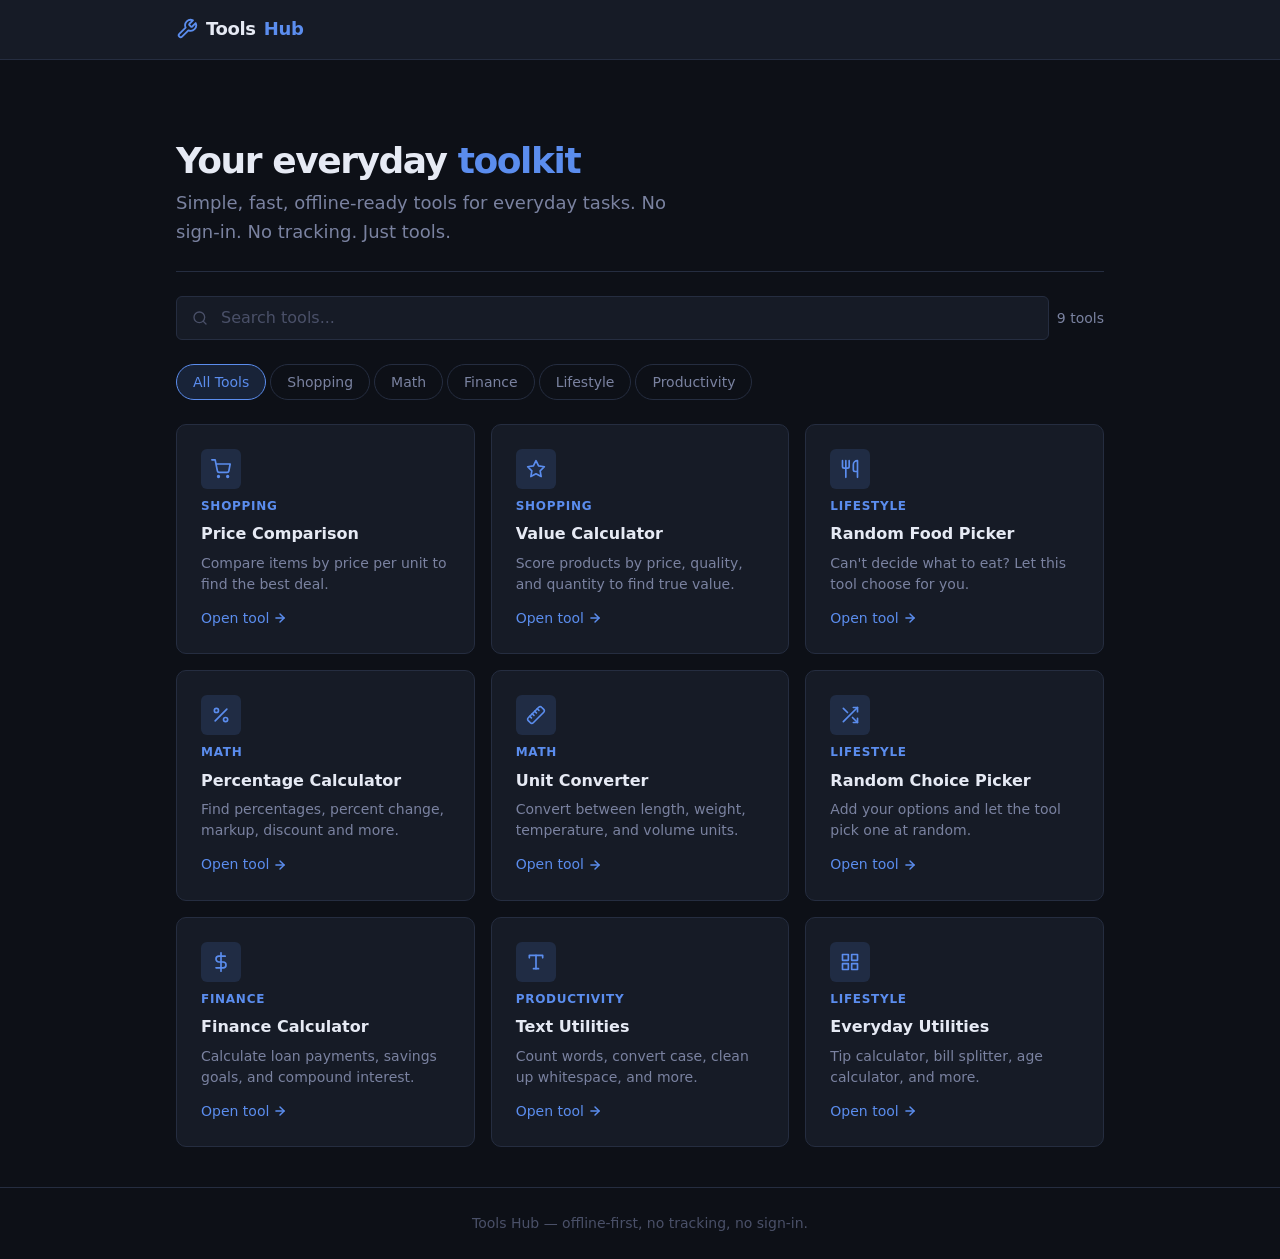
==== index.html @ 01b47c84 "Initial release: Tools Hub PWA v1.0 - 9 offline-ready tools (price comparison, value calculator,   r" ====
<!DOCTYPE html>
<html lang="en">
<head>
  <meta charset="UTF-8">
  <meta name="viewport" content="width=device-width, initial-scale=1.0">
  <title>Tools Hub — A Collection of Useful Tools</title>
  <meta name="description" content="A lightweight offline-first collection of useful everyday tools: price comparison, calculators, unit converter, random pickers, finance tools, and more.">
  <meta name="theme-color" content="#0d1017">
  <meta name="mobile-web-app-capable" content="yes">
  <meta name="apple-mobile-web-app-capable" content="yes">
  <meta name="apple-mobile-web-app-status-bar-style" content="black-translucent">
  <meta name="apple-mobile-web-app-title" content="Tools Hub">
  <link rel="manifest" href="./manifest.json">
  <link rel="icon" type="image/jpeg" href="./assets/icons/icon-192.jpg">
  <link rel="apple-touch-icon" href="./assets/icons/icon-192.jpg">
  <link rel="stylesheet" href="./assets/css/style.css">
</head>
<body>
  <a href="#main-content" class="skip-link">Skip to content</a>

  <!-- Header -->
  <header class="site-header" role="banner">
    <div class="container">
      <a href="./index.html" class="site-logo" aria-label="Tools Hub home">
        <svg xmlns="http://www.w3.org/2000/svg" width="22" height="22" viewBox="0 0 24 24" fill="none" stroke="currentColor" stroke-width="2" stroke-linecap="round" stroke-linejoin="round" aria-hidden="true"><path d="M14.7 6.3a1 1 0 0 0 0 1.4l1.6 1.6a1 1 0 0 0 1.4 0l3.77-3.77a6 6 0 0 1-7.94 7.94l-6.91 6.91a2.12 2.12 0 0 1-3-3l6.91-6.91a6 6 0 0 1 7.94-7.94l-3.76 3.76z"/></svg>
        Tools <span>Hub</span>
      </a>
    </div>
  </header>

  <!-- Main -->
  <main id="main-content" class="page-main">
    <div class="container">

      <!-- Install banner -->
      <div id="install-banner" class="install-banner hidden" role="region" aria-label="Install app">
        <p><strong>Install Tools Hub</strong> — Add to your home screen for quick offline access.</p>
        <div class="flex gap-sm">
          <button id="install-btn" class="btn btn-primary btn-sm">Install</button>
          <button id="install-dismiss" class="btn btn-secondary btn-sm" aria-label="Dismiss install banner">Dismiss</button>
        </div>
      </div>

      <!-- Hero -->
      <section class="home-hero" aria-labelledby="hero-title">
        <h1 class="home-hero-title" id="hero-title">Your everyday <span>toolkit</span></h1>
        <p class="home-hero-sub">Simple, fast, offline-ready tools for everyday tasks. No sign-in. No tracking. Just tools.</p>
      </section>

      <!-- Search -->
      <div class="search-bar" role="search">
        <div class="search-input-wrap">
          <svg xmlns="http://www.w3.org/2000/svg" width="16" height="16" viewBox="0 0 24 24" fill="none" stroke="currentColor" stroke-width="2" stroke-linecap="round" stroke-linejoin="round" aria-hidden="true"><circle cx="11" cy="11" r="8"/><line x1="21" y1="21" x2="16.65" y2="16.65"/></svg>
          <input
            id="search-input"
            type="search"
            class="search-input"
            placeholder="Search tools..."
            aria-label="Search tools"
            autocomplete="off"
          >
        </div>
        <span id="tools-count" class="text-muted text-sm" aria-live="polite" aria-atomic="true"></span>
      </div>

      <!-- Category filter tabs -->
      <nav id="category-tabs" class="filter-tabs" aria-label="Filter by category"></nav>

      <!-- Recently used (shown only if history exists) -->
      <section id="recent-section" class="hidden mb-lg" aria-labelledby="recent-title">
        <h2 class="section-title" id="recent-title">Recently Used</h2>
        <div id="recent-grid" class="tools-grid"></div>
      </section>

      <!-- All tools grid -->
      <section aria-labelledby="all-tools-title">
        <h2 class="sr-only" id="all-tools-title">All Tools</h2>
        <div id="tools-grid" class="tools-grid" role="list">
          <!-- Populated by app.js -->
          <div class="empty-state" style="grid-column:1/-1" aria-live="polite">
            <p class="text-muted">Loading tools...</p>
          </div>
        </div>
      </section>

    </div>
  </main>

  <!-- Footer -->
  <footer class="site-footer" role="contentinfo">
    <div class="container">
      <p>Tools Hub &mdash; offline-first, no tracking, no sign-in.</p>
    </div>
  </footer>

  <script src="./assets/js/common.js"></script>
  <script src="./assets/js/app.js"></script>
</body>
</html>
---- assets/css/style.css ----
/* ============================================================
   Tools Hub — Global Design System
   Single source of truth for all pages and tools.
   ============================================================ */

/* ---------- 1. TOKENS ---------- */
:root {
  /* Colors */
  --bg:           #0d1017;
  --surface:      #161b26;
  --surface-alt:  #1e2535;
  --surface-hover:#252d40;
  --text:         #e6eaf4;
  --text-muted:   #7a82a0;
  --text-faint:   #4a5068;
  --primary:      #5b8dee;
  --primary-hover:#4a7de0;
  --primary-dim:  rgba(91,141,238,.15);
  --success:      #3ecf6e;
  --warning:      #f0a443;
  --danger:       #e05b5b;
  --border:       #252d40;
  --border-focus: #5b8dee;

  /* Radius */
  --radius-sm:    6px;
  --radius:       10px;
  --radius-lg:    16px;

  /* Shadow */
  --shadow-sm:    0 1px 4px rgba(0,0,0,.35);
  --shadow:       0 2px 12px rgba(0,0,0,.4);
  --shadow-lg:    0 4px 24px rgba(0,0,0,.5);

  /* Spacing */
  --space-xs:  4px;
  --space-sm:  8px;
  --space-md:  16px;
  --space-lg:  24px;
  --space-xl:  40px;

  /* Typography */
  --font:        'Segoe UI', system-ui, -apple-system, sans-serif;
  --font-mono:   'Cascadia Code', 'Consolas', monospace;
  --text-xs:     0.75rem;
  --text-sm:     0.875rem;
  --text-base:   1rem;
  --text-lg:     1.125rem;
  --text-xl:     1.375rem;
  --text-2xl:    1.75rem;
  --text-3xl:    2.25rem;

  /* Layout */
  --max-width:   960px;
  --header-h:    60px;
}

/* ---------- 2. RESET ---------- */
*, *::before, *::after { box-sizing: border-box; margin: 0; padding: 0; }

html {
  scroll-behavior: smooth;
  -webkit-text-size-adjust: 100%;
}

body {
  font-family: var(--font);
  font-size: var(--text-base);
  line-height: 1.6;
  color: var(--text);
  background: var(--bg);
  min-height: 100vh;
  -webkit-font-smoothing: antialiased;
}

img { max-width: 100%; display: block; }
a { color: var(--primary); text-decoration: none; }
a:hover { color: var(--primary-hover); }
button { font-family: var(--font); cursor: pointer; }
input, select, textarea { font-family: var(--font); }
ul { list-style: none; }

/* ---------- 3. LAYOUT ---------- */
.container {
  width: 100%;
  max-width: var(--max-width);
  margin-inline: auto;
  padding-inline: var(--space-md);
}

/* ---------- 4. HEADER ---------- */
.site-header {
  height: var(--header-h);
  background: var(--surface);
  border-bottom: 1px solid var(--border);
  position: sticky;
  top: 0;
  z-index: 100;
  display: flex;
  align-items: center;
}

.site-header .container {
  display: flex;
  align-items: center;
  justify-content: space-between;
  gap: var(--space-md);
}

.site-logo {
  display: flex;
  align-items: center;
  gap: var(--space-sm);
  text-decoration: none;
  color: var(--text);
  font-size: var(--text-lg);
  font-weight: 700;
  letter-spacing: -0.02em;
  flex-shrink: 0;
}

.site-logo svg { color: var(--primary); }

.site-logo span { color: var(--primary); }

.header-back {
  display: flex;
  align-items: center;
  gap: var(--space-xs);
  color: var(--text-muted);
  font-size: var(--text-sm);
  text-decoration: none;
  transition: color .2s;
  flex-shrink: 0;
}

.header-back:hover { color: var(--text); }
.header-back svg { width: 16px; height: 16px; }

/* ---------- 5. MAIN / PAGE ---------- */
.page-main {
  padding-block: var(--space-xl);
}

.page-header {
  margin-bottom: var(--space-lg);
}

.page-title {
  font-size: var(--text-2xl);
  font-weight: 700;
  letter-spacing: -0.03em;
  color: var(--text);
  line-height: 1.2;
}

.page-description {
  margin-top: var(--space-sm);
  color: var(--text-muted);
  font-size: var(--text-base);
  max-width: 560px;
}

/* ---------- 6. CARDS ---------- */
.card {
  background: var(--surface);
  border: 1px solid var(--border);
  border-radius: var(--radius);
  padding: var(--space-lg);
  box-shadow: var(--shadow-sm);
}

.card-sm {
  padding: var(--space-md);
}

/* Tool cards on home page */
.tool-card {
  background: var(--surface);
  border: 1px solid var(--border);
  border-radius: var(--radius);
  padding: var(--space-lg);
  display: flex;
  flex-direction: column;
  gap: var(--space-sm);
  transition: border-color .2s, background .2s, transform .15s;
  cursor: pointer;
  text-decoration: none;
  color: inherit;
}

.tool-card:hover {
  border-color: var(--primary);
  background: var(--surface-hover);
  transform: translateY(-2px);
  color: inherit;
}

.tool-card:focus-visible {
  outline: 2px solid var(--primary);
  outline-offset: 2px;
}

.tool-card-icon {
  width: 40px;
  height: 40px;
  background: var(--primary-dim);
  border-radius: var(--radius-sm);
  display: flex;
  align-items: center;
  justify-content: center;
  color: var(--primary);
  flex-shrink: 0;
}

.tool-card-icon svg { width: 20px; height: 20px; }

.tool-card-category {
  font-size: var(--text-xs);
  font-weight: 600;
  text-transform: uppercase;
  letter-spacing: .06em;
  color: var(--primary);
}

.tool-card-name {
  font-size: var(--text-base);
  font-weight: 600;
  color: var(--text);
  line-height: 1.3;
}

.tool-card-desc {
  font-size: var(--text-sm);
  color: var(--text-muted);
  line-height: 1.5;
  flex: 1;
}

.tool-card-cta {
  font-size: var(--text-sm);
  color: var(--primary);
  font-weight: 500;
  display: flex;
  align-items: center;
  gap: var(--space-xs);
  margin-top: var(--space-xs);
}

/* ---------- 7. GRID ---------- */
.tools-grid {
  display: grid;
  grid-template-columns: 1fr;
  gap: var(--space-md);
}

@media (min-width: 500px) {
  .tools-grid { grid-template-columns: repeat(2, 1fr); }
}

@media (min-width: 768px) {
  .tools-grid { grid-template-columns: repeat(3, 1fr); }
}

/* ---------- 8. FORM ELEMENTS ---------- */
.form-group {
  display: flex;
  flex-direction: column;
  gap: var(--space-xs);
}

.form-label {
  font-size: var(--text-sm);
  font-weight: 500;
  color: var(--text-muted);
}

.form-input,
.form-select,
.form-textarea {
  background: var(--surface-alt);
  border: 1px solid var(--border);
  border-radius: var(--radius-sm);
  color: var(--text);
  font-size: var(--text-base);
  padding: var(--space-sm) var(--space-md);
  width: 100%;
  transition: border-color .2s;
  min-height: 44px;
}

.form-input:focus,
.form-select:focus,
.form-textarea:focus {
  outline: none;
  border-color: var(--border-focus);
}

.form-input::placeholder,
.form-textarea::placeholder { color: var(--text-faint); }

.form-select {
  appearance: none;
  -webkit-appearance: none;
  background-image: url("data:image/svg+xml,%3Csvg xmlns='http://www.w3.org/2000/svg' width='16' height='16' viewBox='0 0 24 24' fill='none' stroke='%237a82a0' stroke-width='2'%3E%3Cpolyline points='6 9 12 15 18 9'/%3E%3C/svg%3E");
  background-repeat: no-repeat;
  background-position: right var(--space-sm) center;
  padding-right: var(--space-xl);
}

.form-textarea {
  resize: vertical;
  min-height: 120px;
  line-height: 1.5;
  font-size: var(--text-sm);
}

.form-row {
  display: flex;
  gap: var(--space-sm);
  align-items: flex-end;
  flex-wrap: wrap;
}

.form-row .form-group { flex: 1; min-width: 120px; }

/* ---------- 9. BUTTONS ---------- */
.btn {
  display: inline-flex;
  align-items: center;
  justify-content: center;
  gap: var(--space-xs);
  padding: var(--space-sm) var(--space-md);
  border-radius: var(--radius-sm);
  font-size: var(--text-sm);
  font-weight: 600;
  border: none;
  transition: background .2s, color .2s, transform .1s;
  cursor: pointer;
  min-height: 44px;
  white-space: nowrap;
  user-select: none;
}

.btn:active { transform: scale(.97); }

.btn:focus-visible {
  outline: 2px solid var(--primary);
  outline-offset: 2px;
}

.btn-primary {
  background: var(--primary);
  color: #fff;
}

.btn-primary:hover { background: var(--primary-hover); color: #fff; }

.btn-secondary {
  background: var(--surface-alt);
  color: var(--text);
  border: 1px solid var(--border);
}

.btn-secondary:hover { background: var(--surface-hover); color: var(--text); }

.btn-danger {
  background: transparent;
  color: var(--danger);
  border: 1px solid var(--danger);
}

.btn-danger:hover { background: var(--danger); color: #fff; }

.btn-sm {
  padding: 6px var(--space-sm);
  font-size: var(--text-xs);
  min-height: 32px;
}

.btn-lg {
  padding: var(--space-md) var(--space-lg);
  font-size: var(--text-base);
  border-radius: var(--radius);
}

.btn-block { width: 100%; }

.btn svg { width: 16px; height: 16px; flex-shrink: 0; }

/* ---------- 10. BADGES ---------- */
.badge {
  display: inline-flex;
  align-items: center;
  padding: 2px var(--space-sm);
  border-radius: 20px;
  font-size: var(--text-xs);
  font-weight: 600;
  text-transform: uppercase;
  letter-spacing: .05em;
}

.badge-primary { background: var(--primary-dim); color: var(--primary); }
.badge-success { background: rgba(62,207,110,.12); color: var(--success); }
.badge-warning { background: rgba(240,164,67,.12); color: var(--warning); }
.badge-danger  { background: rgba(224,91,91,.12);  color: var(--danger); }

/* ---------- 11. RESULT / OUTPUT BOXES ---------- */
.result-box {
  background: var(--surface-alt);
  border: 1px solid var(--border);
  border-radius: var(--radius);
  padding: var(--space-lg);
  text-align: center;
}

.result-label {
  font-size: var(--text-sm);
  color: var(--text-muted);
  margin-bottom: var(--space-xs);
}

.result-value {
  font-size: var(--text-2xl);
  font-weight: 700;
  color: var(--primary);
  letter-spacing: -0.03em;
}

.result-sub {
  font-size: var(--text-sm);
  color: var(--text-muted);
  margin-top: var(--space-xs);
}

/* ---------- 12. SECTION DIVIDER ---------- */
.section-title {
  font-size: var(--text-sm);
  font-weight: 600;
  text-transform: uppercase;
  letter-spacing: .08em;
  color: var(--text-muted);
  margin-bottom: var(--space-md);
  padding-bottom: var(--space-sm);
  border-bottom: 1px solid var(--border);
}

.divider {
  border: none;
  border-top: 1px solid var(--border);
  margin-block: var(--space-lg);
}

/* ---------- 13. ALERT / NOTICE ---------- */
.alert {
  padding: var(--space-md);
  border-radius: var(--radius-sm);
  font-size: var(--text-sm);
  line-height: 1.5;
  border: 1px solid;
}

.alert-info    { background: var(--primary-dim);            border-color: var(--primary);  color: var(--text); }
.alert-success { background: rgba(62,207,110,.1);            border-color: var(--success);  color: var(--text); }
.alert-warning { background: rgba(240,164,67,.1);            border-color: var(--warning);  color: var(--text); }
.alert-danger  { background: rgba(224,91,91,.1);             border-color: var(--danger);   color: var(--text); }

/* ---------- 14. TAG / CHIP ---------- */
.tag {
  display: inline-flex;
  align-items: center;
  gap: 4px;
  padding: 4px var(--space-sm);
  border-radius: 20px;
  font-size: var(--text-sm);
  background: var(--surface-alt);
  border: 1px solid var(--border);
  color: var(--text);
  cursor: default;
}

.tag-remove {
  background: none;
  border: none;
  color: var(--text-muted);
  cursor: pointer;
  padding: 0;
  display: flex;
  align-items: center;
  transition: color .15s;
}

.tag-remove:hover { color: var(--danger); }
.tag-remove svg { width: 14px; height: 14px; }

/* ---------- 15. TABLE ---------- */
.table-wrap { overflow-x: auto; }

.data-table {
  width: 100%;
  border-collapse: collapse;
  font-size: var(--text-sm);
}

.data-table th {
  text-align: left;
  padding: var(--space-sm) var(--space-md);
  border-bottom: 1px solid var(--border);
  color: var(--text-muted);
  font-weight: 600;
  font-size: var(--text-xs);
  text-transform: uppercase;
  letter-spacing: .06em;
  white-space: nowrap;
}

.data-table td {
  padding: var(--space-sm) var(--space-md);
  border-bottom: 1px solid var(--border);
  color: var(--text);
  vertical-align: middle;
}

.data-table tr:last-child td { border-bottom: none; }

.data-table tr:hover td { background: var(--surface-hover); }

.data-table .best td { color: var(--success); }

/* ---------- 16. HERO (home page) ---------- */
.home-hero {
  padding-block: var(--space-xl) var(--space-lg);
  border-bottom: 1px solid var(--border);
  margin-bottom: var(--space-lg);
}

.home-hero-title {
  font-size: var(--text-3xl);
  font-weight: 800;
  letter-spacing: -0.04em;
  line-height: 1.15;
  color: var(--text);
}

.home-hero-title span { color: var(--primary); }

.home-hero-sub {
  margin-top: var(--space-sm);
  color: var(--text-muted);
  font-size: var(--text-lg);
  max-width: 520px;
}

/* ---------- 17. SEARCH ---------- */
.search-bar {
  display: flex;
  gap: var(--space-sm);
  align-items: center;
  margin-bottom: var(--space-lg);
  flex-wrap: wrap;
}

.search-input-wrap {
  flex: 1;
  min-width: 200px;
  position: relative;
}

.search-input-wrap svg {
  position: absolute;
  left: var(--space-md);
  top: 50%;
  transform: translateY(-50%);
  color: var(--text-faint);
  width: 16px;
  height: 16px;
  pointer-events: none;
}

.search-input {
  background: var(--surface);
  border: 1px solid var(--border);
  border-radius: var(--radius-sm);
  color: var(--text);
  font-size: var(--text-base);
  padding: var(--space-sm) var(--space-md) var(--space-sm) 44px;
  width: 100%;
  min-height: 44px;
  transition: border-color .2s;
}

.search-input:focus {
  outline: none;
  border-color: var(--border-focus);
}

.search-input::placeholder { color: var(--text-faint); }

/* ---------- 18. FILTER TABS ---------- */
.filter-tabs {
  display: flex;
  gap: var(--space-xs);
  flex-wrap: wrap;
  margin-bottom: var(--space-lg);
}

.filter-tab {
  padding: 6px var(--space-md);
  border-radius: 20px;
  font-size: var(--text-sm);
  font-weight: 500;
  border: 1px solid var(--border);
  background: transparent;
  color: var(--text-muted);
  cursor: pointer;
  transition: background .15s, color .15s, border-color .15s;
  min-height: 36px;
}

.filter-tab:hover { color: var(--text); border-color: var(--text-muted); }

.filter-tab.active {
  background: var(--primary-dim);
  border-color: var(--primary);
  color: var(--primary);
}

/* ---------- 19. EMPTY STATE ---------- */
.empty-state {
  text-align: center;
  padding: var(--space-xl) var(--space-md);
  color: var(--text-muted);
}

.empty-state svg {
  width: 48px;
  height: 48px;
  margin-inline: auto;
  margin-bottom: var(--space-md);
  color: var(--text-faint);
}

.empty-state p { font-size: var(--text-sm); }

/* ---------- 20. FOOTER ---------- */
.site-footer {
  margin-top: auto;
  border-top: 1px solid var(--border);
  padding-block: var(--space-lg);
  text-align: center;
  color: var(--text-faint);
  font-size: var(--text-sm);
}

/* ---------- 21. TOOL PAGE LAYOUT ---------- */
.tool-layout {
  display: grid;
  grid-template-columns: 1fr;
  gap: var(--space-md);
}

@media (min-width: 640px) {
  .tool-layout-2col {
    grid-template-columns: 1fr 1fr;
  }
}

.tool-section {
  display: flex;
  flex-direction: column;
  gap: var(--space-md);
}

/* ---------- 22. TABS (within tool pages) ---------- */
.tabs {
  display: flex;
  border-bottom: 1px solid var(--border);
  gap: 2px;
  margin-bottom: var(--space-lg);
  overflow-x: auto;
}

.tab-btn {
  padding: var(--space-sm) var(--space-md);
  background: none;
  border: none;
  color: var(--text-muted);
  font-size: var(--text-sm);
  font-weight: 500;
  cursor: pointer;
  border-bottom: 2px solid transparent;
  white-space: nowrap;
  transition: color .15s, border-color .15s;
  min-height: 40px;
}

.tab-btn:hover { color: var(--text); }

.tab-btn.active {
  color: var(--primary);
  border-bottom-color: var(--primary);
}

.tab-panel { display: none; }
.tab-panel.active { display: block; }

/* ---------- 23. SPIN ANIMATION (random tool) ---------- */
@keyframes spin-in {
  0%   { transform: scale(.8) rotate(-8deg); opacity: 0; }
  100% { transform: scale(1)  rotate(0deg);  opacity: 1; }
}

.spin-in { animation: spin-in .3s cubic-bezier(.34,1.56,.64,1); }

/* ---------- 24. INSTALL BANNER ---------- */
.install-banner {
  background: var(--surface-alt);
  border: 1px solid var(--border);
  border-radius: var(--radius);
  padding: var(--space-md);
  display: flex;
  align-items: center;
  justify-content: space-between;
  gap: var(--space-md);
  margin-bottom: var(--space-lg);
  flex-wrap: wrap;
}

.install-banner p { font-size: var(--text-sm); color: var(--text-muted); }
.install-banner p strong { color: var(--text); }

/* ---------- 25. FOCUS / ACCESSIBILITY ---------- */
:focus-visible {
  outline: 2px solid var(--primary);
  outline-offset: 2px;
}

/* skip link */
.skip-link {
  position: absolute;
  top: -100%;
  left: var(--space-md);
  background: var(--primary);
  color: #fff;
  padding: var(--space-sm) var(--space-md);
  border-radius: var(--radius-sm);
  font-size: var(--text-sm);
  font-weight: 600;
  z-index: 9999;
  text-decoration: none;
  transition: top .1s;
}

.skip-link:focus { top: var(--space-md); }

/* ---------- 26. UTILITY CLASSES ---------- */
.text-center  { text-align: center; }
.text-right   { text-align: right; }
.text-muted   { color: var(--text-muted); }
.text-success { color: var(--success); }
.text-warning { color: var(--warning); }
.text-danger  { color: var(--danger); }
.text-primary { color: var(--primary); }
.text-sm      { font-size: var(--text-sm); }
.text-xs      { font-size: var(--text-xs); }
.text-lg      { font-size: var(--text-lg); }
.font-bold    { font-weight: 700; }
.font-mono    { font-family: var(--font-mono); }

.mt-xs { margin-top: var(--space-xs); }
.mt-sm { margin-top: var(--space-sm); }
.mt-md { margin-top: var(--space-md); }
.mt-lg { margin-top: var(--space-lg); }

.mb-xs { margin-bottom: var(--space-xs); }
.mb-sm { margin-bottom: var(--space-sm); }
.mb-md { margin-bottom: var(--space-md); }
.mb-lg { margin-bottom: var(--space-lg); }

.flex         { display: flex; }
.flex-center  { display: flex; align-items: center; justify-content: center; }
.flex-between { display: flex; align-items: center; justify-content: space-between; }
.flex-wrap    { flex-wrap: wrap; }
.gap-xs       { gap: var(--space-xs); }
.gap-sm       { gap: var(--space-sm); }
.gap-md       { gap: var(--space-md); }

.hidden { display: none !important; }

.sr-only {
  position: absolute;
  width: 1px;
  height: 1px;
  padding: 0;
  margin: -1px;
  overflow: hidden;
  clip: rect(0,0,0,0);
  white-space: nowrap;
  border-width: 0;
}

/* Scrollbar styling */
::-webkit-scrollbar { width: 6px; height: 6px; }
::-webkit-scrollbar-track { background: var(--bg); }
::-webkit-scrollbar-thumb { background: var(--border); border-radius: 3px; }
::-webkit-scrollbar-thumb:hover { background: var(--text-faint); }

/* Selection */
::selection { background: var(--primary); color: #fff; }
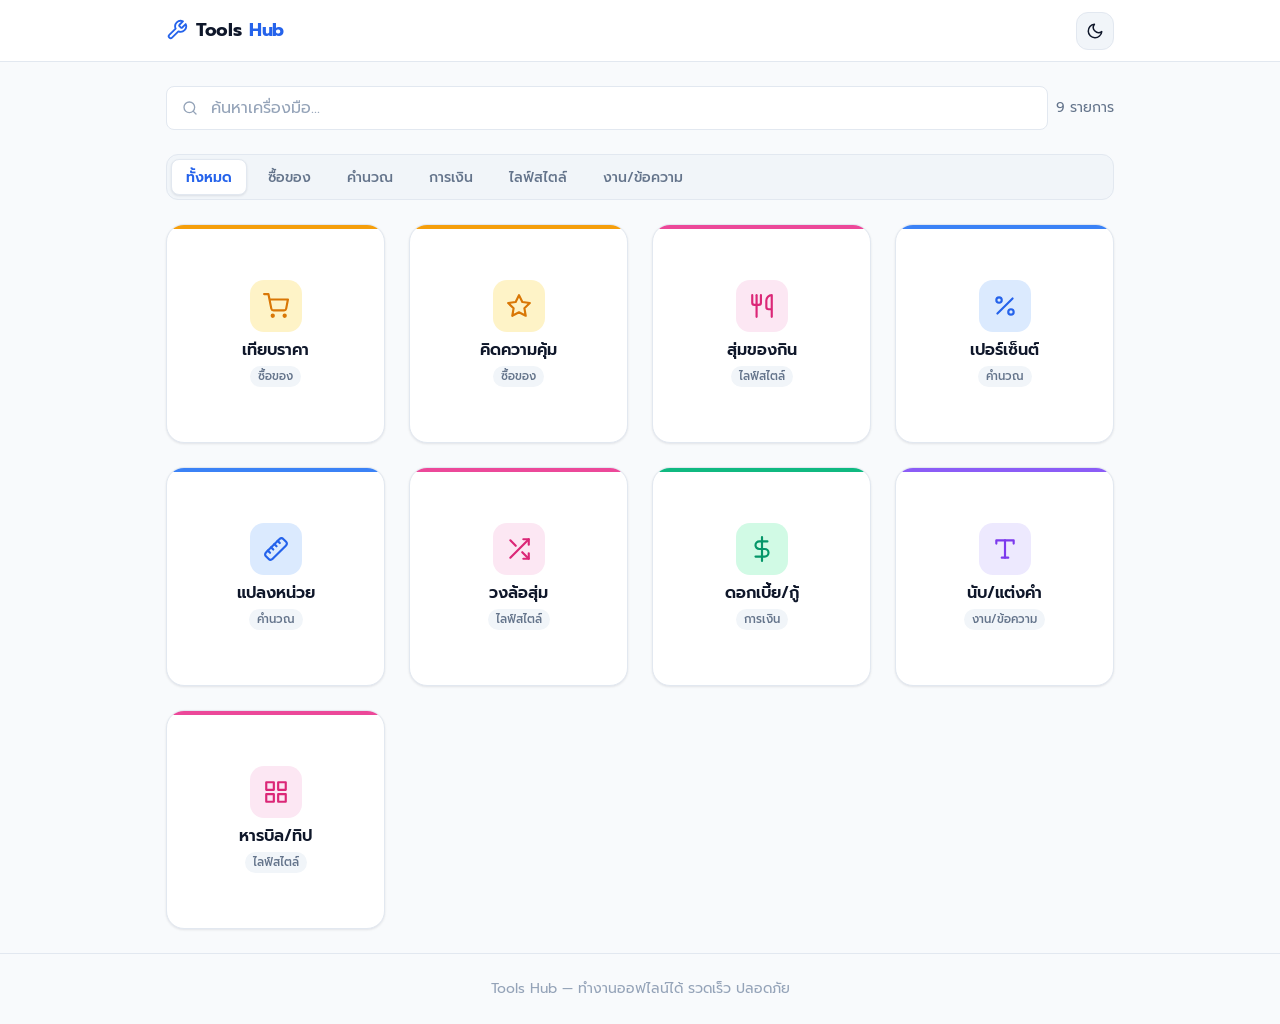
==== commit 7473dad4: "feat: redesign web with POS grid, white theme, Thai language, and add auto-push rule" ====
--- a/index.html
+++ b/index.html
@@ -1,14 +1,14 @@
 <!DOCTYPE html>
-<html lang="en">
+<html lang="th">
 <head>
   <meta charset="UTF-8">
   <meta name="viewport" content="width=device-width, initial-scale=1.0">
-  <title>Tools Hub — A Collection of Useful Tools</title>
-  <meta name="description" content="A lightweight offline-first collection of useful everyday tools: price comparison, calculators, unit converter, random pickers, finance tools, and more.">
-  <meta name="theme-color" content="#0d1017">
+  <title>Tools Hub — รวมเครื่องมือด่วน</title>
+  <meta name="description" content="คลังเครื่องมือด่วนใช้งานง่ายสไตล์ POS: เทียบราคา คิดเปอร์เซ็นต์ แปลงหน่วย สุ่มของกิน คำนวณดอกเบี้ย หารบิล ใช้งานออฟไลน์ได้ทันที">
+  <meta name="theme-color" content="#f8fafc">
   <meta name="mobile-web-app-capable" content="yes">
   <meta name="apple-mobile-web-app-capable" content="yes">
-  <meta name="apple-mobile-web-app-status-bar-style" content="black-translucent">
+  <meta name="apple-mobile-web-app-status-bar-style" content="default">
   <meta name="apple-mobile-web-app-title" content="Tools Hub">
   <link rel="manifest" href="./manifest.json">
   <link rel="icon" type="image/jpeg" href="./assets/icons/icon-192.jpg">
@@ -16,15 +16,18 @@
   <link rel="stylesheet" href="./assets/css/style.css">
 </head>
 <body>
-  <a href="#main-content" class="skip-link">Skip to content</a>
+  <a href="#main-content" class="skip-link">ข้ามไปเนื้อหาหลัก</a>
 
   <!-- Header -->
   <header class="site-header" role="banner">
     <div class="container">
-      <a href="./index.html" class="site-logo" aria-label="Tools Hub home">
+      <a href="./index.html" class="site-logo" aria-label="หน้าหลัก Tools Hub">
         <svg xmlns="http://www.w3.org/2000/svg" width="22" height="22" viewBox="0 0 24 24" fill="none" stroke="currentColor" stroke-width="2" stroke-linecap="round" stroke-linejoin="round" aria-hidden="true"><path d="M14.7 6.3a1 1 0 0 0 0 1.4l1.6 1.6a1 1 0 0 0 1.4 0l3.77-3.77a6 6 0 0 1-7.94 7.94l-6.91 6.91a2.12 2.12 0 0 1-3-3l6.91-6.91a6 6 0 0 1 7.94-7.94l-3.76 3.76z"/></svg>
         Tools <span>Hub</span>
       </a>
+      <div class="header-actions">
+        <button type="button" class="theme-toggle-btn" aria-label="สลับโหมดมืด" title="สลับโหมดมืด"></button>
+      </div>
     </div>
   </header>
 
@@ -33,21 +36,15 @@
     <div class="container">
 
       <!-- Install banner -->
-      <div id="install-banner" class="install-banner hidden" role="region" aria-label="Install app">
-        <p><strong>Install Tools Hub</strong> — Add to your home screen for quick offline access.</p>
+      <div id="install-banner" class="install-banner hidden" role="region" aria-label="ติดตั้งแอป">
+        <p><strong>ติดตั้ง Tools Hub</strong> — เพิ่มลงหน้าจอหลักเพื่อเปิดใช้งานออฟไลน์ได้ทันที</p>
         <div class="flex gap-sm">
-          <button id="install-btn" class="btn btn-primary btn-sm">Install</button>
-          <button id="install-dismiss" class="btn btn-secondary btn-sm" aria-label="Dismiss install banner">Dismiss</button>
+          <button id="install-btn" class="btn btn-primary btn-sm">ติดตั้ง</button>
+          <button id="install-dismiss" class="btn btn-secondary btn-sm" aria-label="ปิดการแจ้งเตือน">ปิด</button>
         </div>
       </div>
 
-      <!-- Hero -->
-      <section class="home-hero" aria-labelledby="hero-title">
-        <h1 class="home-hero-title" id="hero-title">Your everyday <span>toolkit</span></h1>
-        <p class="home-hero-sub">Simple, fast, offline-ready tools for everyday tasks. No sign-in. No tracking. Just tools.</p>
-      </section>
-
-      <!-- Search -->
+      <!-- Search Bar -->
       <div class="search-bar" role="search">
         <div class="search-input-wrap">
           <svg xmlns="http://www.w3.org/2000/svg" width="16" height="16" viewBox="0 0 24 24" fill="none" stroke="currentColor" stroke-width="2" stroke-linecap="round" stroke-linejoin="round" aria-hidden="true"><circle cx="11" cy="11" r="8"/><line x1="21" y1="21" x2="16.65" y2="16.65"/></svg>
@@ -55,30 +52,29 @@
             id="search-input"
             type="search"
             class="search-input"
-            placeholder="Search tools..."
-            aria-label="Search tools"
+            placeholder="ค้นหาเครื่องมือ..."
+            aria-label="ค้นหาเครื่องมือ"
             autocomplete="off"
           >
         </div>
         <span id="tools-count" class="text-muted text-sm" aria-live="polite" aria-atomic="true"></span>
       </div>
 
-      <!-- Category filter tabs -->
-      <nav id="category-tabs" class="filter-tabs" aria-label="Filter by category"></nav>
+      <!-- Category Filter Tabs (POS Pills) -->
+      <nav id="category-tabs" class="filter-tabs" aria-label="กรองตามหมวดหมู่"></nav>
 
       <!-- Recently used (shown only if history exists) -->
       <section id="recent-section" class="hidden mb-lg" aria-labelledby="recent-title">
-        <h2 class="section-title" id="recent-title">Recently Used</h2>
-        <div id="recent-grid" class="tools-grid"></div>
+        <h2 class="section-title" id="recent-title">ใช้งานล่าสุด</h2>
+        <div id="recent-grid" class="tools-grid pos-grid"></div>
       </section>
 
-      <!-- All tools grid -->
+      <!-- POS Tools Grid -->
       <section aria-labelledby="all-tools-title">
-        <h2 class="sr-only" id="all-tools-title">All Tools</h2>
-        <div id="tools-grid" class="tools-grid" role="list">
-          <!-- Populated by app.js -->
+        <h2 class="sr-only" id="all-tools-title">เครื่องมือทั้งหมด</h2>
+        <div id="tools-grid" class="tools-grid pos-grid" role="list">
           <div class="empty-state" style="grid-column:1/-1" aria-live="polite">
-            <p class="text-muted">Loading tools...</p>
+            <p class="text-muted">กำลังโหลดเครื่องมือ...</p>
           </div>
         </div>
       </section>
@@ -89,7 +85,7 @@
   <!-- Footer -->
   <footer class="site-footer" role="contentinfo">
     <div class="container">
-      <p>Tools Hub &mdash; offline-first, no tracking, no sign-in.</p>
+      <p>Tools Hub &mdash; ทำงานออฟไลน์ได้ รวดเร็ว ปลอดภัย</p>
     </div>
   </footer>
 
--- a/assets/css/style.css
+++ b/assets/css/style.css
@@ -1,11 +1,64 @@
 /* ============================================================
-   Tools Hub — Global Design System
+   Tools Hub — Global Design System (POS White Edition)
    Single source of truth for all pages and tools.
    ============================================================ */
 
-/* ---------- 1. TOKENS ---------- */
+@import url('https://fonts.googleapis.com/css2?family=Prompt:wght@300;400;500;600;700&display=swap');
+
+/* ---------- 1. TOKENS (Light Theme Default) ---------- */
 :root {
   /* Colors */
+  --bg:           #f8fafc;
+  --surface:      #ffffff;
+  --surface-alt:  #f1f5f9;
+  --surface-hover:#e2e8f0;
+  --text:         #0f172a;
+  --text-muted:   #64748b;
+  --text-faint:   #94a3b8;
+  --primary:      #2563eb;
+  --primary-hover:#1d4ed8;
+  --primary-dim:  rgba(37, 99, 235, 0.08);
+  --success:      #10b981;
+  --warning:      #f59e0b;
+  --danger:       #ef4444;
+  --border:       #e2e8f0;
+  --border-focus: #2563eb;
+
+  /* Radius */
+  --radius-sm:    8px;
+  --radius:       12px;
+  --radius-lg:    18px;
+
+  /* Shadow */
+  --shadow-sm:    0 1px 3px rgba(15, 23, 42, 0.06), 0 1px 2px rgba(15, 23, 42, 0.04);
+  --shadow:       0 4px 10px -1px rgba(15, 23, 42, 0.08), 0 2px 4px -2px rgba(15, 23, 42, 0.04);
+  --shadow-lg:    0 12px 20px -3px rgba(15, 23, 42, 0.1), 0 4px 6px -4px rgba(15, 23, 42, 0.04);
+
+  /* Spacing */
+  --space-xs:  4px;
+  --space-sm:  8px;
+  --space-md:  16px;
+  --space-lg:  24px;
+  --space-xl:  36px;
+
+  /* Typography */
+  --font:        'Prompt', 'Segoe UI', system-ui, -apple-system, sans-serif;
+  --font-mono:   'Cascadia Code', 'Consolas', monospace;
+  --text-xs:     0.75rem;
+  --text-sm:     0.875rem;
+  --text-base:   1rem;
+  --text-lg:     1.125rem;
+  --text-xl:     1.375rem;
+  --text-2xl:    1.75rem;
+  --text-3xl:    2.25rem;
+
+  /* Layout */
+  --max-width:   980px;
+  --header-h:    62px;
+}
+
+/* Dark Theme Overrides */
+[data-theme="dark"] {
   --bg:           #0d1017;
   --surface:      #161b26;
   --surface-alt:  #1e2535;
@@ -16,43 +69,11 @@
   --primary:      #5b8dee;
   --primary-hover:#4a7de0;
   --primary-dim:  rgba(91,141,238,.15);
-  --success:      #3ecf6e;
-  --warning:      #f0a443;
-  --danger:       #e05b5b;
   --border:       #252d40;
   --border-focus: #5b8dee;
-
-  /* Radius */
-  --radius-sm:    6px;
-  --radius:       10px;
-  --radius-lg:    16px;
-
-  /* Shadow */
   --shadow-sm:    0 1px 4px rgba(0,0,0,.35);
   --shadow:       0 2px 12px rgba(0,0,0,.4);
   --shadow-lg:    0 4px 24px rgba(0,0,0,.5);
-
-  /* Spacing */
-  --space-xs:  4px;
-  --space-sm:  8px;
-  --space-md:  16px;
-  --space-lg:  24px;
-  --space-xl:  40px;
-
-  /* Typography */
-  --font:        'Segoe UI', system-ui, -apple-system, sans-serif;
-  --font-mono:   'Cascadia Code', 'Consolas', monospace;
-  --text-xs:     0.75rem;
-  --text-sm:     0.875rem;
-  --text-base:   1rem;
-  --text-lg:     1.125rem;
-  --text-xl:     1.375rem;
-  --text-2xl:    1.75rem;
-  --text-3xl:    2.25rem;
-
-  /* Layout */
-  --max-width:   960px;
-  --header-h:    60px;
 }
 
 /* ---------- 2. RESET ---------- */
@@ -71,6 +92,7 @@
   background: var(--bg);
   min-height: 100vh;
   -webkit-font-smoothing: antialiased;
+  transition: background-color .2s ease, color .2s ease;
 }
 
 img { max-width: 100%; display: block; }
@@ -98,6 +120,7 @@
   z-index: 100;
   display: flex;
   align-items: center;
+  transition: background-color .2s ease, border-color .2s ease;
 }
 
 .site-header .container {
@@ -105,6 +128,12 @@
   align-items: center;
   justify-content: space-between;
   gap: var(--space-md);
+}
+
+.header-actions {
+  display: flex;
+  align-items: center;
+  gap: var(--space-sm);
 }
 
 .site-logo {
@@ -120,7 +149,6 @@
 }
 
 .site-logo svg { color: var(--primary); }
-
 .site-logo span { color: var(--primary); }
 
 .header-back {
@@ -129,17 +157,47 @@
   gap: var(--space-xs);
   color: var(--text-muted);
   font-size: var(--text-sm);
+  font-weight: 500;
   text-decoration: none;
-  transition: color .2s;
+  padding: 6px 12px;
+  border-radius: var(--radius-sm);
+  background: var(--surface-alt);
+  border: 1px solid var(--border);
+  transition: color .2s, background .2s;
   flex-shrink: 0;
 }
 
-.header-back:hover { color: var(--text); }
+.header-back:hover { color: var(--text); background: var(--surface-hover); }
 .header-back svg { width: 16px; height: 16px; }
+
+/* Theme toggle button */
+.theme-toggle-btn {
+  background: var(--surface-alt);
+  border: 1px solid var(--border);
+  color: var(--text);
+  width: 38px;
+  height: 38px;
+  border-radius: var(--radius);
+  display: flex;
+  align-items: center;
+  justify-content: center;
+  cursor: pointer;
+  transition: background .2s, border-color .2s, transform .15s;
+}
+
+.theme-toggle-btn:hover {
+  background: var(--surface-hover);
+  border-color: var(--primary);
+  transform: translateY(-1px);
+}
+
+.theme-toggle-btn:active {
+  transform: scale(0.95);
+}
 
 /* ---------- 5. MAIN / PAGE ---------- */
 .page-main {
-  padding-block: var(--space-xl);
+  padding-block: var(--space-lg);
 }
 
 .page-header {
@@ -149,51 +207,106 @@
 .page-title {
   font-size: var(--text-2xl);
   font-weight: 700;
-  letter-spacing: -0.03em;
-  color: var(--text);
-  line-height: 1.2;
+  letter-spacing: -0.02em;
+  color: var(--text);
+  line-height: 1.25;
 }
 
 .page-description {
-  margin-top: var(--space-sm);
+  margin-top: var(--space-xs);
   color: var(--text-muted);
   font-size: var(--text-base);
-  max-width: 560px;
-}
-
-/* ---------- 6. CARDS ---------- */
+  max-width: 580px;
+}
+
+/* ---------- 6. CARDS & POS TILES ---------- */
 .card {
   background: var(--surface);
   border: 1px solid var(--border);
   border-radius: var(--radius);
   padding: var(--space-lg);
   box-shadow: var(--shadow-sm);
+  transition: background-color .2s ease, border-color .2s ease;
 }
 
 .card-sm {
   padding: var(--space-md);
 }
 
-/* Tool cards on home page */
+/* POS Menu Tiles Grid */
+.pos-grid,
+.tools-grid {
+  display: grid;
+  grid-template-columns: repeat(2, 1fr);
+  gap: var(--space-md);
+}
+
+@media (min-width: 480px) {
+  .pos-grid,
+  .tools-grid { grid-template-columns: repeat(3, 1fr); }
+}
+
+@media (min-width: 768px) {
+  .pos-grid,
+  .tools-grid { grid-template-columns: repeat(3, 1fr); gap: var(--space-lg); }
+}
+
+@media (min-width: 992px) {
+  .pos-grid,
+  .tools-grid { grid-template-columns: repeat(4, 1fr); }
+}
+
+/* POS Tile Button */
 .tool-card {
   background: var(--surface);
-  border: 1px solid var(--border);
-  border-radius: var(--radius);
-  padding: var(--space-lg);
+  border: 1.5px solid var(--border);
+  border-radius: var(--radius-lg);
+  padding: var(--space-md) var(--space-sm);
   display: flex;
   flex-direction: column;
-  gap: var(--space-sm);
-  transition: border-color .2s, background .2s, transform .15s;
+  align-items: center;
+  justify-content: center;
+  text-align: center;
+  gap: 6px;
+  min-height: 145px;
+  aspect-ratio: 1 / 1;
+  box-shadow: var(--shadow-sm);
   cursor: pointer;
   text-decoration: none;
   color: inherit;
-}
+  position: relative;
+  overflow: hidden;
+  transition: transform .12s cubic-bezier(.2,.8,.4,1), box-shadow .15s ease, border-color .15s ease, background .15s ease;
+  user-select: none;
+  -webkit-tap-highlight-color: transparent;
+}
+
+/* Category Accent Strip on top */
+.tool-card::before {
+  content: '';
+  position: absolute;
+  top: 0;
+  left: 0;
+  right: 0;
+  height: 4px;
+  background: var(--primary);
+}
+
+.tool-card[data-cat="shopping"]::before { background: #f59e0b; }
+.tool-card[data-cat="math"]::before { background: #3b82f6; }
+.tool-card[data-cat="finance"]::before { background: #10b981; }
+.tool-card[data-cat="lifestyle"]::before { background: #ec4899; }
+.tool-card[data-cat="productivity"]::before { background: #8b5cf6; }
 
 .tool-card:hover {
   border-color: var(--primary);
-  background: var(--surface-hover);
-  transform: translateY(-2px);
-  color: inherit;
+  box-shadow: var(--shadow);
+  transform: translateY(-3px);
+}
+
+.tool-card:active {
+  transform: scale(0.95);
+  box-shadow: none;
 }
 
 .tool-card:focus-visible {
@@ -201,65 +314,55 @@
   outline-offset: 2px;
 }
 
+/* POS Tile Icon */
 .tool-card-icon {
-  width: 40px;
-  height: 40px;
-  background: var(--primary-dim);
-  border-radius: var(--radius-sm);
+  width: 52px;
+  height: 52px;
+  border-radius: 14px;
+  background: var(--surface-alt);
   display: flex;
   align-items: center;
   justify-content: center;
   color: var(--primary);
-  flex-shrink: 0;
-}
-
-.tool-card-icon svg { width: 20px; height: 20px; }
-
-.tool-card-category {
-  font-size: var(--text-xs);
-  font-weight: 600;
-  text-transform: uppercase;
-  letter-spacing: .06em;
-  color: var(--primary);
-}
-
+  margin-bottom: 2px;
+  transition: transform .15s;
+}
+
+.tool-card[data-cat="shopping"] .tool-card-icon { background: #fef3c7; color: #d97706; }
+.tool-card[data-cat="math"] .tool-card-icon { background: #dbeafe; color: #2563eb; }
+.tool-card[data-cat="finance"] .tool-card-icon { background: #d1fae5; color: #059669; }
+.tool-card[data-cat="lifestyle"] .tool-card-icon { background: #fce7f3; color: #db2777; }
+.tool-card[data-cat="productivity"] .tool-card-icon { background: #ede9fe; color: #7c3aed; }
+
+[data-theme="dark"] .tool-card[data-cat="shopping"] .tool-card-icon { background: rgba(245, 158, 11, 0.2); color: #fbbf24; }
+[data-theme="dark"] .tool-card[data-cat="math"] .tool-card-icon { background: rgba(59, 130, 246, 0.2); color: #60a5fa; }
+[data-theme="dark"] .tool-card[data-cat="finance"] .tool-card-icon { background: rgba(16, 185, 129, 0.2); color: #34d399; }
+[data-theme="dark"] .tool-card[data-cat="lifestyle"] .tool-card-icon { background: rgba(236, 72, 153, 0.2); color: #f472b6; }
+[data-theme="dark"] .tool-card[data-cat="productivity"] .tool-card-icon { background: rgba(139, 92, 246, 0.2); color: #a78bfa; }
+
+.tool-card-icon svg { width: 26px; height: 26px; }
+
+/* POS Tile Text */
 .tool-card-name {
   font-size: var(--text-base);
   font-weight: 600;
   color: var(--text);
-  line-height: 1.3;
-}
-
-.tool-card-desc {
-  font-size: var(--text-sm);
-  color: var(--text-muted);
-  line-height: 1.5;
-  flex: 1;
-}
-
+  line-height: 1.25;
+}
+
+.tool-card-category {
+  font-size: 0.72rem;
+  font-weight: 500;
+  color: var(--text-muted);
+  background: var(--surface-alt);
+  padding: 1px 8px;
+  border-radius: 12px;
+}
+
+/* Hide descriptions and CTA to maintain square POS button look */
+.tool-card-desc,
 .tool-card-cta {
-  font-size: var(--text-sm);
-  color: var(--primary);
-  font-weight: 500;
-  display: flex;
-  align-items: center;
-  gap: var(--space-xs);
-  margin-top: var(--space-xs);
-}
-
-/* ---------- 7. GRID ---------- */
-.tools-grid {
-  display: grid;
-  grid-template-columns: 1fr;
-  gap: var(--space-md);
-}
-
-@media (min-width: 500px) {
-  .tools-grid { grid-template-columns: repeat(2, 1fr); }
-}
-
-@media (min-width: 768px) {
-  .tools-grid { grid-template-columns: repeat(3, 1fr); }
+  display: none;
 }
 
 /* ---------- 8. FORM ELEMENTS ---------- */
@@ -596,33 +699,43 @@
 
 .search-input::placeholder { color: var(--text-faint); }
 
-/* ---------- 18. FILTER TABS ---------- */
+/* ---------- 18. FILTER TABS (POS Category Bar) ---------- */
 .filter-tabs {
   display: flex;
-  gap: var(--space-xs);
+  gap: 6px;
   flex-wrap: wrap;
   margin-bottom: var(--space-lg);
+  padding: 4px;
+  background: var(--surface-alt);
+  border-radius: var(--radius);
+  border: 1px solid var(--border);
 }
 
 .filter-tab {
-  padding: 6px var(--space-md);
-  border-radius: 20px;
+  padding: 6px 14px;
+  border-radius: var(--radius-sm);
   font-size: var(--text-sm);
   font-weight: 500;
-  border: 1px solid var(--border);
+  border: 1px solid transparent;
   background: transparent;
   color: var(--text-muted);
   cursor: pointer;
-  transition: background .15s, color .15s, border-color .15s;
+  transition: all .15s ease;
   min-height: 36px;
-}
-
-.filter-tab:hover { color: var(--text); border-color: var(--text-muted); }
+  user-select: none;
+}
+
+.filter-tab:hover {
+  color: var(--text);
+  background: var(--surface-hover);
+}
 
 .filter-tab.active {
-  background: var(--primary-dim);
-  border-color: var(--primary);
+  background: var(--surface);
+  border-color: var(--border);
   color: var(--primary);
+  font-weight: 600;
+  box-shadow: var(--shadow-sm);
 }
 
 /* ---------- 19. EMPTY STATE ---------- */
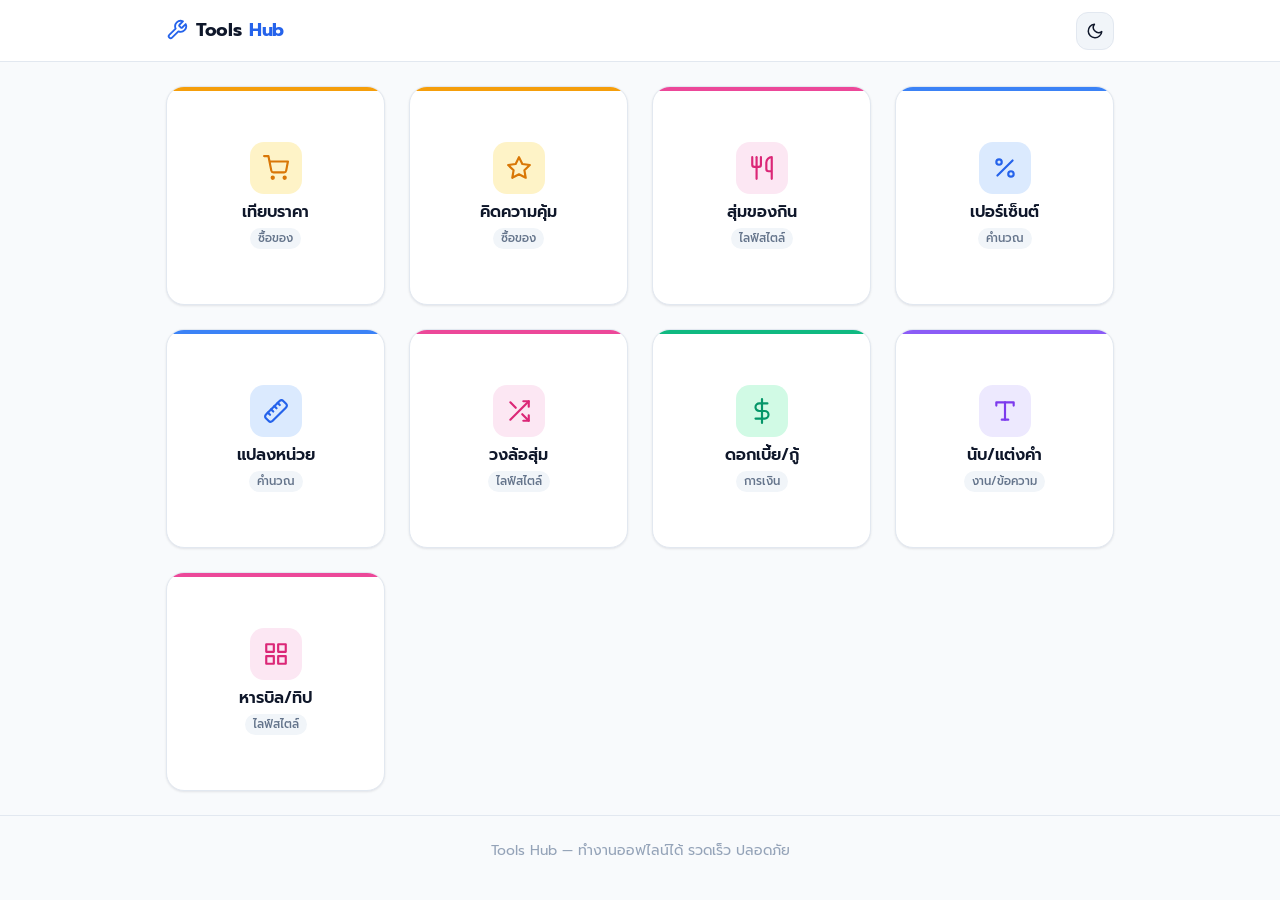
==== commit 1d5540b7: "refactor: simplify homepage to show only POS cards, removing search, recent, and tabs" ====
--- a/index.html
+++ b/index.html
@@ -44,30 +44,7 @@
         </div>
       </div>
 
-      <!-- Search Bar -->
-      <div class="search-bar" role="search">
-        <div class="search-input-wrap">
-          <svg xmlns="http://www.w3.org/2000/svg" width="16" height="16" viewBox="0 0 24 24" fill="none" stroke="currentColor" stroke-width="2" stroke-linecap="round" stroke-linejoin="round" aria-hidden="true"><circle cx="11" cy="11" r="8"/><line x1="21" y1="21" x2="16.65" y2="16.65"/></svg>
-          <input
-            id="search-input"
-            type="search"
-            class="search-input"
-            placeholder="ค้นหาเครื่องมือ..."
-            aria-label="ค้นหาเครื่องมือ"
-            autocomplete="off"
-          >
-        </div>
-        <span id="tools-count" class="text-muted text-sm" aria-live="polite" aria-atomic="true"></span>
-      </div>
 
-      <!-- Category Filter Tabs (POS Pills) -->
-      <nav id="category-tabs" class="filter-tabs" aria-label="กรองตามหมวดหมู่"></nav>
-
-      <!-- Recently used (shown only if history exists) -->
-      <section id="recent-section" class="hidden mb-lg" aria-labelledby="recent-title">
-        <h2 class="section-title" id="recent-title">ใช้งานล่าสุด</h2>
-        <div id="recent-grid" class="tools-grid pos-grid"></div>
-      </section>
 
       <!-- POS Tools Grid -->
       <section aria-labelledby="all-tools-title">
